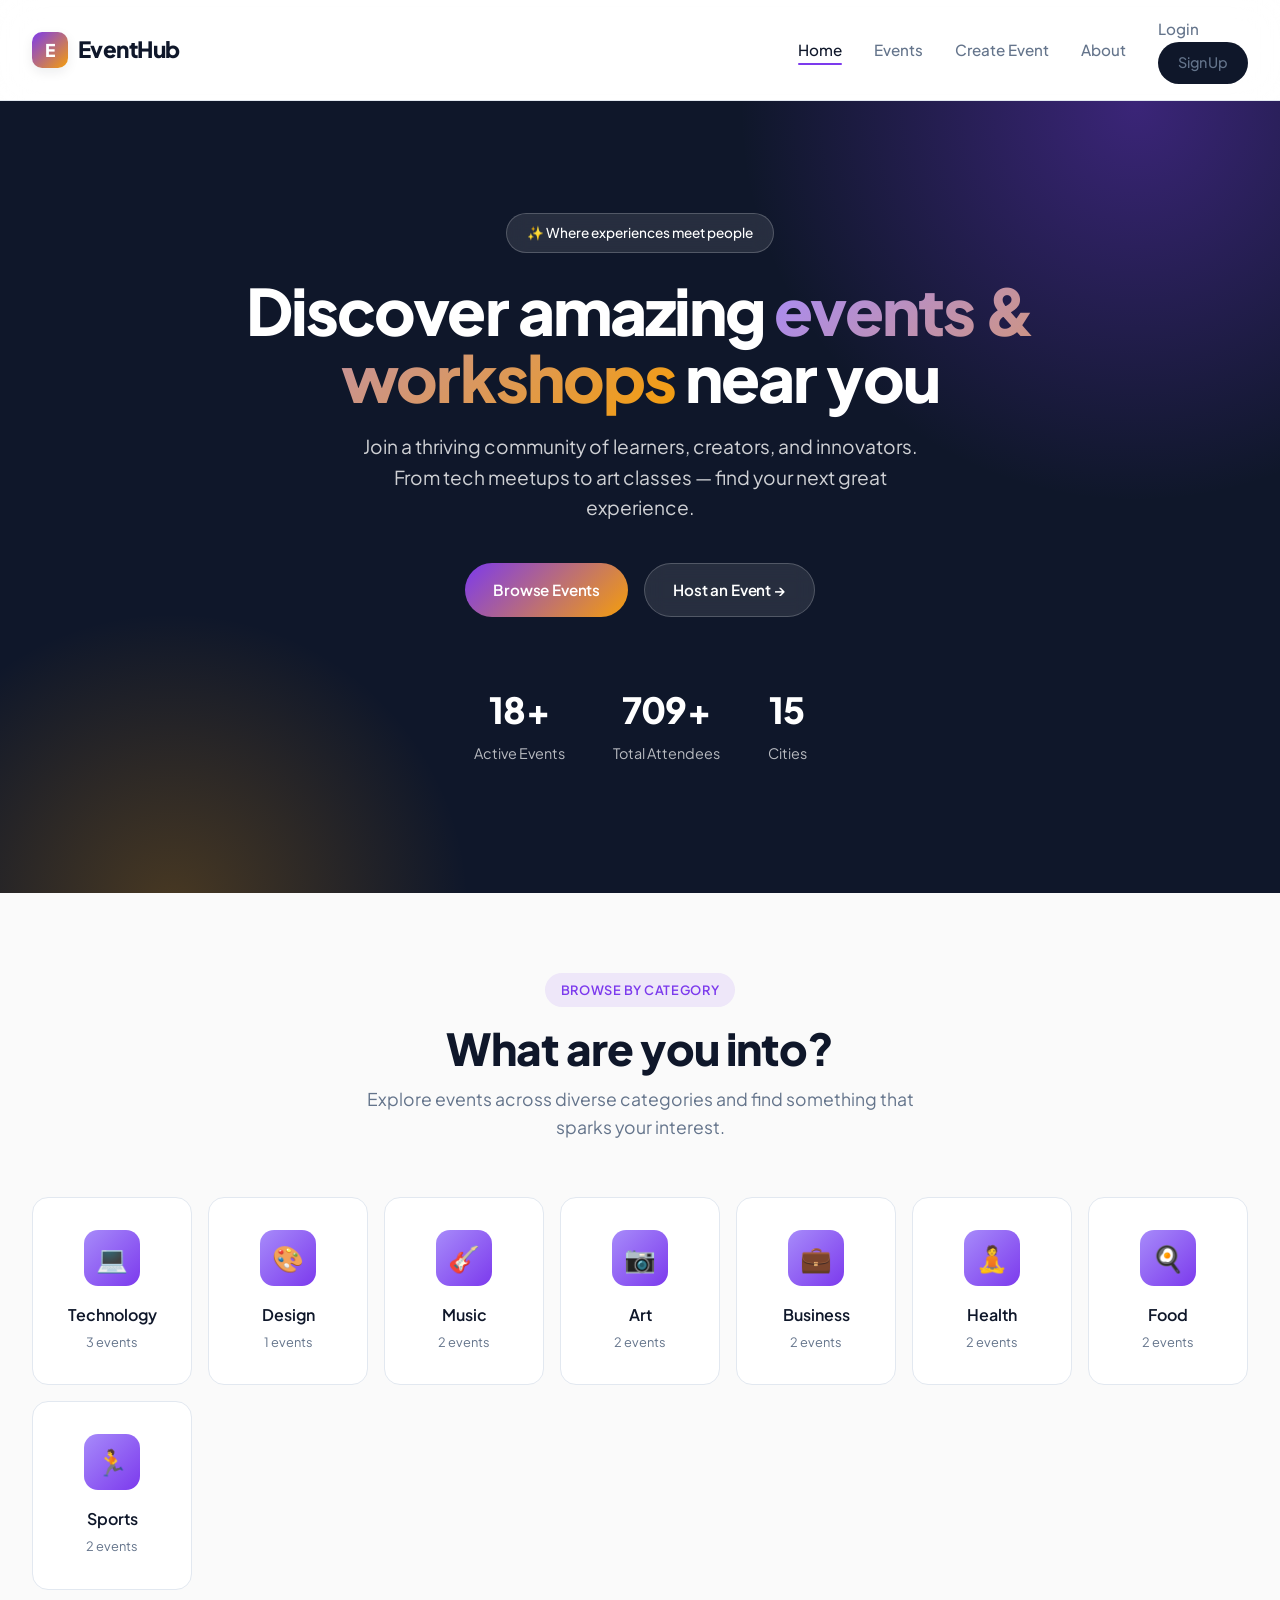
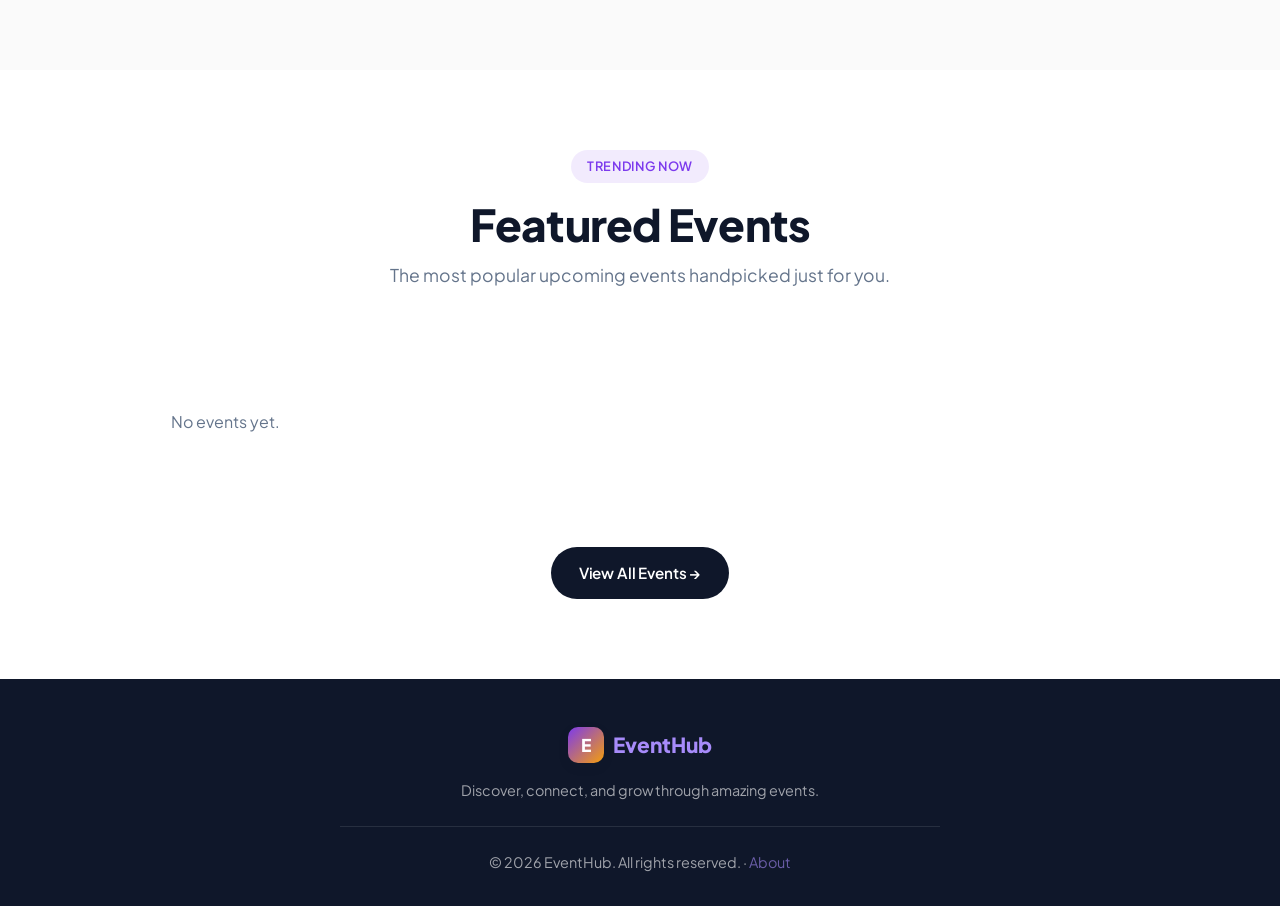
==== index.html @ 5d975cc6 "Initial commit: EventHub platform" ====
<!DOCTYPE html>
<html lang="en">
<head>
  <meta charset="UTF-8">
  <meta name="viewport" content="width=device-width, initial-scale=1.0">
  <title>EventHub — Discover Workshops & Events</title>
  <link rel="stylesheet" href="css/style.css">
</head>
<body>

<nav class="navbar">
  <div class="nav-container">
    <a href="index.html" class="logo">
      <span class="logo-icon">E</span>
      EventHub
    </a>
    <button class="nav-toggle" id="navToggle">☰</button>
    <ul class="nav-links" id="navLinks">
      <li><a href="index.html" class="active">Home</a></li>
      <li><a href="events.html">Events</a></li>
      <li><a href="create-event.html">Create Event</a></li>
      <li><a href="about.html">About</a></li>
      <li id="authLinks"></li>
    </ul>
  </div>
</nav>

<section class="hero">
  <div class="hero-content">
    <div class="hero-badge">✨ Where experiences meet people</div>
    <h1>Discover amazing <span class="highlight">events & workshops</span> near you</h1>
    <p>Join a thriving community of learners, creators, and innovators. From tech meetups to art classes — find your next great experience.</p>
    <div class="hero-buttons">
      <a href="events.html" class="btn btn-accent">Browse Events</a>
      <a href="create-event.html" class="btn btn-secondary">Host an Event →</a>
    </div>

    <div class="hero-stats">
      <div class="hero-stat">
        <div class="hero-stat-num" id="statEvents">18+</div>
        <div class="hero-stat-label">Active Events</div>
      </div>
      <div class="hero-stat">
        <div class="hero-stat-num" id="statAttendees">700+</div>
        <div class="hero-stat-label">Total Attendees</div>
      </div>
      <div class="hero-stat">
        <div class="hero-stat-num" id="statCities">15</div>
        <div class="hero-stat-label">Cities</div>
      </div>
    </div>
  </div>
</section>

<section class="section">
  <div class="container">
    <div class="section-header">
      <div class="section-tag">Browse by category</div>
      <h2 class="section-title">What are you into?</h2>
      <p class="section-subtitle">Explore events across diverse categories and find something that sparks your interest.</p>
    </div>

    <div class="categories">
      <a href="events.html?category=Technology" class="category-card">
        <div class="category-icon">💻</div>
        <h3>Technology</h3>
        <div class="count" data-category-count="Technology">0 events</div>
      </a>
      <a href="events.html?category=Design" class="category-card">
        <div class="category-icon">🎨</div>
        <h3>Design</h3>
        <div class="count" data-category-count="Design">0 events</div>
      </a>
      <a href="events.html?category=Music" class="category-card">
        <div class="category-icon">🎸</div>
        <h3>Music</h3>
        <div class="count" data-category-count="Music">0 events</div>
      </a>
      <a href="events.html?category=Art" class="category-card">
        <div class="category-icon">📷</div>
        <h3>Art</h3>
        <div class="count" data-category-count="Art">0 events</div>
      </a>
      <a href="events.html?category=Business" class="category-card">
        <div class="category-icon">💼</div>
        <h3>Business</h3>
        <div class="count" data-category-count="Business">0 events</div>
      </a>
      <a href="events.html?category=Health" class="category-card">
        <div class="category-icon">🧘</div>
        <h3>Health</h3>
        <div class="count" data-category-count="Health">0 events</div>
      </a>
      <a href="events.html?category=Food" class="category-card">
        <div class="category-icon">🍳</div>
        <h3>Food</h3>
        <div class="count" data-category-count="Food">0 events</div>
      </a>
      <a href="events.html?category=Sports" class="category-card">
        <div class="category-icon">🏃</div>
        <h3>Sports</h3>
        <div class="count" data-category-count="Sports">0 events</div>
      </a>
    </div>
  </div>
</section>

<section class="section" style="background: white;">
  <div class="container">
    <div class="section-header">
      <div class="section-tag">Trending now</div>
      <h2 class="section-title">Featured Events</h2>
      <p class="section-subtitle">The most popular upcoming events handpicked just for you.</p>
    </div>
    <div class="event-grid" id="featuredEvents"></div>
    <div style="text-align: center; margin-top: 3rem;">
      <a href="events.html" class="btn btn-primary">View All Events →</a>
    </div>
  </div>
</section>

<footer class="footer">
  <div class="footer-content">
    <a href="index.html" class="footer-logo">
      <span class="logo-icon">E</span>
      EventHub
    </a>
    <p>Discover, connect, and grow through amazing events.</p>
    <hr class="footer-divider">
    <p>&copy; 2026 EventHub. All rights reserved. · <a href="about.html">About</a></p>
  </div>
</footer>

<script src="js/db.js"></script>
<script src="js/auth.js"></script>
<script src="js/app.js"></script>
</body>
</html>
---- css/style.css ----
/* ============ RESET & ROOT ============ */
@import url('https://fonts.googleapis.com/css2?family=Plus+Jakarta+Sans:wght@400;500;600;700;800&display=swap');

* {
  margin: 0;
  padding: 0;
  box-sizing: border-box;
}

:root {
  --primary: #7c3aed;
  --primary-dark: #5b21b6;
  --primary-light: #a78bfa;
  --accent: #f59e0b;
  --accent-dark: #d97706;
  --dark: #0f172a;
  --dark-2: #1e293b;
  --gray: #64748b;
  --gray-light: #94a3b8;
  --border: #e2e8f0;
  --bg: #fafafa;
  --white: #ffffff;
  --success: #10b981;
  --danger: #ef4444;
  --shadow-sm: 0 1px 2px rgba(15, 23, 42, 0.04);
  --shadow: 0 4px 12px rgba(15, 23, 42, 0.08);
  --shadow-lg: 0 20px 40px rgba(15, 23, 42, 0.12);
  --shadow-xl: 0 25px 60px rgba(124, 58, 237, 0.25);
  --radius-sm: 8px;
  --radius: 16px;
  --radius-lg: 24px;
}

html {
  scroll-behavior: smooth;
}

body {
  font-family: 'Plus Jakarta Sans', -apple-system, BlinkMacSystemFont, sans-serif;
  background: var(--bg);
  color: var(--dark);
  line-height: 1.6;
  min-height: 100vh;
  display: flex;
  flex-direction: column;
  -webkit-font-smoothing: antialiased;
}

/* ============ NAVBAR ============ */
.navbar {
  background: rgba(255, 255, 255, 0.85);
  backdrop-filter: saturate(180%) blur(20px);
  -webkit-backdrop-filter: saturate(180%) blur(20px);
  border-bottom: 1px solid var(--border);
  padding: 1rem 2rem;
  position: sticky;
  top: 0;
  z-index: 100;
}

.nav-container {
  max-width: 1280px;
  margin: 0 auto;
  display: flex;
  justify-content: space-between;
  align-items: center;
}

.logo {
  font-size: 1.4rem;
  font-weight: 800;
  color: var(--dark);
  text-decoration: none;
  display: flex;
  align-items: center;
  gap: 0.6rem;
  letter-spacing: -0.02em;
}

.logo-icon {
  width: 36px;
  height: 36px;
  background: linear-gradient(135deg, var(--primary), var(--accent));
  border-radius: 10px;
  display: flex;
  align-items: center;
  justify-content: center;
  color: white;
  font-size: 1.1rem;
  font-weight: 800;
  box-shadow: var(--shadow);
}

.nav-links {
  list-style: none;
  display: flex;
  gap: 2rem;
  align-items: center;
}

.nav-links a {
  color: var(--gray);
  text-decoration: none;
  font-weight: 500;
  font-size: 0.95rem;
  transition: color 0.2s;
  position: relative;
}

.nav-links a:hover,
.nav-links a.active {
  color: var(--dark);
}

.nav-links a.active::after {
  content: '';
  position: absolute;
  bottom: -6px;
  left: 0;
  right: 0;
  height: 2px;
  background: var(--primary);
  border-radius: 2px;
}

.nav-toggle {
  display: none;
  background: none;
  border: none;
  font-size: 1.5rem;
  cursor: pointer;
  color: var(--dark);
}

/* ============ BUTTONS ============ */
.btn {
  display: inline-flex;
  align-items: center;
  justify-content: center;
  gap: 0.5rem;
  padding: 0.85rem 1.75rem;
  border: none;
  border-radius: 999px;
  font-size: 0.95rem;
  font-weight: 600;
  cursor: pointer;
  text-decoration: none;
  transition: all 0.25s cubic-bezier(0.4, 0, 0.2, 1);
  text-align: center;
  font-family: inherit;
  letter-spacing: -0.01em;
}

.btn-primary {
  background: var(--dark);
  color: var(--white);
}

.btn-primary:hover {
  background: var(--primary);
  transform: translateY(-2px);
  box-shadow: var(--shadow-xl);
}

.btn-secondary {
  background: var(--white);
  color: var(--dark);
  border: 1.5px solid var(--border);
}

.btn-secondary:hover {
  border-color: var(--dark);
  transform: translateY(-2px);
}

.btn-accent {
  background: linear-gradient(135deg, var(--primary), var(--accent));
  color: var(--white);
}

.btn-accent:hover {
  transform: translateY(-2px);
  box-shadow: var(--shadow-xl);
}

.btn-danger {
  background: var(--danger);
  color: var(--white);
}

.btn-danger:hover {
  background: #dc2626;
}

.btn-block {
  width: 100%;
}

.btn:disabled {
  opacity: 0.6;
  cursor: not-allowed;
  transform: none !important;
}

/* ============ HERO ============ */
.hero {
  background: var(--dark);
  color: var(--white);
  padding: 7rem 2rem 8rem;
  position: relative;
  overflow: hidden;
}

.hero::before {
  content: '';
  position: absolute;
  top: -50%;
  right: -20%;
  width: 800px;
  height: 800px;
  background: radial-gradient(circle, var(--primary) 0%, transparent 70%);
  opacity: 0.4;
  pointer-events: none;
}

.hero::after {
  content: '';
  position: absolute;
  bottom: -40%;
  left: -10%;
  width: 600px;
  height: 600px;
  background: radial-gradient(circle, var(--accent) 0%, transparent 70%);
  opacity: 0.25;
  pointer-events: none;
}

.hero-content {
  max-width: 800px;
  margin: 0 auto;
  text-align: center;
  position: relative;
  z-index: 1;
}

.hero-badge {
  display: inline-block;
  padding: 0.5rem 1.25rem;
  background: rgba(255, 255, 255, 0.1);
  border: 1px solid rgba(255, 255, 255, 0.2);
  border-radius: 999px;
  font-size: 0.85rem;
  font-weight: 500;
  margin-bottom: 1.5rem;
  backdrop-filter: blur(10px);
}

.hero h1 {
  font-size: 4rem;
  margin-bottom: 1.25rem;
  font-weight: 800;
  letter-spacing: -0.03em;
  line-height: 1.05;
}

.hero h1 .highlight {
  background: linear-gradient(135deg, var(--primary-light), var(--accent));
  -webkit-background-clip: text;
  -webkit-text-fill-color: transparent;
  background-clip: text;
}

.hero p {
  font-size: 1.2rem;
  margin-bottom: 2.5rem;
  opacity: 0.8;
  max-width: 600px;
  margin-left: auto;
  margin-right: auto;
}

.hero-buttons {
  display: flex;
  gap: 1rem;
  justify-content: center;
  flex-wrap: wrap;
}

.hero .btn-secondary {
  background: rgba(255, 255, 255, 0.1);
  color: var(--white);
  border: 1.5px solid rgba(255, 255, 255, 0.2);
  backdrop-filter: blur(10px);
}

.hero .btn-secondary:hover {
  background: rgba(255, 255, 255, 0.2);
  border-color: rgba(255, 255, 255, 0.4);
}

.hero-stats {
  display: flex;
  justify-content: center;
  gap: 3rem;
  margin-top: 4rem;
  flex-wrap: wrap;
}

.hero-stat {
  text-align: center;
}

.hero-stat-num {
  font-size: 2.25rem;
  font-weight: 800;
  color: var(--white);
  letter-spacing: -0.02em;
}

.hero-stat-label {
  font-size: 0.9rem;
  opacity: 0.7;
  margin-top: 0.25rem;
}

/* ============ SECTIONS ============ */
.section {
  padding: 5rem 2rem;
}

.container {
  max-width: 1280px;
  margin: 0 auto;
}

.section-header {
  text-align: center;
  margin-bottom: 3.5rem;
}

.section-tag {
  display: inline-block;
  padding: 0.4rem 1rem;
  background: rgba(124, 58, 237, 0.1);
  color: var(--primary);
  border-radius: 999px;
  font-size: 0.8rem;
  font-weight: 600;
  text-transform: uppercase;
  letter-spacing: 0.05em;
  margin-bottom: 1rem;
}

.section-title {
  font-size: 2.75rem;
  font-weight: 800;
  color: var(--dark);
  letter-spacing: -0.02em;
  line-height: 1.15;
  margin-bottom: 0.75rem;
}

.section-subtitle {
  color: var(--gray);
  font-size: 1.1rem;
  max-width: 600px;
  margin: 0 auto;
}

/* ============ CATEGORIES ============ */
.categories {
  display: grid;
  grid-template-columns: repeat(auto-fit, minmax(160px, 1fr));
  gap: 1rem;
}

.category-card {
  background: var(--white);
  padding: 2rem 1rem;
  border-radius: var(--radius);
  text-align: center;
  cursor: pointer;
  transition: all 0.3s cubic-bezier(0.4, 0, 0.2, 1);
  text-decoration: none;
  color: var(--dark);
  border: 1.5px solid var(--border);
}

.category-card:hover {
  transform: translateY(-6px);
  border-color: var(--primary);
  box-shadow: var(--shadow-lg);
}

.category-icon {
  width: 56px;
  height: 56px;
  margin: 0 auto 1rem;
  background: linear-gradient(135deg, var(--primary-light), var(--primary));
  border-radius: 14px;
  display: flex;
  align-items: center;
  justify-content: center;
  font-size: 1.6rem;
}

.category-card h3 {
  font-size: 1rem;
  font-weight: 600;
  color: var(--dark);
}

.category-card .count {
  font-size: 0.8rem;
  color: var(--gray);
  margin-top: 0.25rem;
}

/* ============ EVENT GRID ============ */
.event-grid {
  display: grid;
  grid-template-columns: repeat(auto-fill, minmax(320px, 1fr));
  gap: 1.75rem;
}

.event-card {
  background: var(--white);
  border-radius: var(--radius);
  overflow: hidden;
  border: 1px solid var(--border);
  transition: all 0.3s cubic-bezier(0.4, 0, 0.2, 1);
  display: flex;
  flex-direction: column;
}

.event-card:hover {
  transform: translateY(-6px);
  box-shadow: var(--shadow-lg);
  border-color: transparent;
}

.event-image {
  height: 200px;
  display: flex;
  align-items: center;
  justify-content: center;
  font-size: 4rem;
  color: white;
  position: relative;
  overflow: hidden;
}

.event-image::before {
  content: '';
  position: absolute;
  inset: 0;
  background: linear-gradient(135deg, rgba(0,0,0,0) 0%, rgba(0,0,0,0.3) 100%);
}

.event-image > * {
  position: relative;
  z-index: 1;
}

.grad-tech     { background: linear-gradient(135deg, #667eea, #764ba2); }
.grad-design   { background: linear-gradient(135deg, #f093fb, #f5576c); }
.grad-music    { background: linear-gradient(135deg, #fa709a, #fee140); }
.grad-art      { background: linear-gradient(135deg, #30cfd0, #330867); }
.grad-business { background: linear-gradient(135deg, #434343, #000000); }
.grad-health   { background: linear-gradient(135deg, #43e97b, #38f9d7); }
.grad-food     { background: linear-gradient(135deg, #ff9a9e, #fecfef); }
.grad-edu      { background: linear-gradient(135deg, #4facfe, #00f2fe); }
.grad-sports   { background: linear-gradient(135deg, #fddb92, #d1fdff); color: #333 !important; }

.event-badge {
  position: absolute;
  top: 1rem;
  right: 1rem;
  background: rgba(255, 255, 255, 0.95);
  color: var(--dark);
  padding: 0.35rem 0.9rem;
  border-radius: 999px;
  font-size: 0.8rem;
  font-weight: 700;
  z-index: 2;
}

.event-badge.free {
  background: var(--success);
  color: white;
}

.event-body {
  padding: 1.5rem;
  flex: 1;
  display: flex;
  flex-direction: column;
}

.event-category {
  color: var(--primary);
  font-size: 0.8rem;
  font-weight: 700;
  text-transform: uppercase;
  letter-spacing: 0.08em;
  margin-bottom: 0.75rem;
}

.event-title {
  font-size: 1.25rem;
  font-weight: 700;
  margin-bottom: 1rem;
  color: var(--dark);
  line-height: 1.3;
  letter-spacing: -0.01em;
}

.event-meta {
  display: flex;
  flex-direction: column;
  gap: 0.5rem;
  color: var(--gray);
  font-size: 0.9rem;
  margin-bottom: 1.25rem;
}

.event-meta span {
  display: flex;
  align-items: center;
  gap: 0.6rem;
}

.event-card .btn {
  margin-top: auto;
  padding: 0.7rem 1.5rem;
  font-size: 0.9rem;
}

/* ============ FILTER BAR ============ */
.filter-bar {
  background: var(--white);
  padding: 1.25rem;
  border-radius: var(--radius);
  border: 1px solid var(--border);
  margin-bottom: 2.5rem;
  display: grid;
  grid-template-columns: 2fr 1fr 1fr;
  gap: 1rem;
  align-items: end;
}

.filter-group {
  display: flex;
  flex-direction: column;
  gap: 0.4rem;
}

.filter-group label {
  font-size: 0.8rem;
  font-weight: 600;
  color: var(--gray);
  text-transform: uppercase;
  letter-spacing: 0.05em;
}

.filter-group input,
.filter-group select {
  padding: 0.75rem 0.9rem;
  border: 1.5px solid var(--border);
  border-radius: 10px;
  font-size: 0.95rem;
  font-family: inherit;
  background: var(--white);
  transition: border-color 0.2s;
}

.filter-group input:focus,
.filter-group select:focus {
  outline: none;
  border-color: var(--primary);
}

/* ============ FORMS ============ */
.form-container {
  max-width: 480px;
  margin: 4rem auto;
  background: var(--white);
  padding: 3rem;
  border-radius: var(--radius-lg);
  border: 1px solid var(--border);
  box-shadow: var(--shadow);
}

.form-container.wide {
  max-width: 720px;
}

.form-container h2 {
  margin-bottom: 0.5rem;
  text-align: center;
  color: var(--dark);
  font-size: 2rem;
  font-weight: 800;
  letter-spacing: -0.02em;
}

.form-container .form-intro {
  text-align: center;
  color: var(--gray);
  margin-bottom: 2rem;
}

.form-group {
  margin-bottom: 1.25rem;
}

.form-group label {
  display: block;
  margin-bottom: 0.5rem;
  font-weight: 600;
  color: var(--dark);
  font-size: 0.9rem;
}

.form-group input,
.form-group select,
.form-group textarea {
  width: 100%;
  padding: 0.85rem 1rem;
  border: 1.5px solid var(--border);
  border-radius: 10px;
  font-size: 0.95rem;
  font-family: inherit;
  transition: all 0.2s;
}

.form-group input:focus,
.form-group select:focus,
.form-group textarea:focus {
  outline: none;
  border-color: var(--primary);
  box-shadow: 0 0 0 4px rgba(124, 58, 237, 0.1);
}

.form-group textarea {
  resize: vertical;
  min-height: 120px;
}

.form-error {
  color: var(--danger);
  font-size: 0.9rem;
  margin-bottom: 1rem;
  padding: 0.75rem 1rem;
  background: #fef2f2;
  border-radius: 8px;
  display: none;
}

.form-error.show {
  display: block;
}

.form-footer {
  text-align: center;
  margin-top: 1.5rem;
  color: var(--gray);
  font-size: 0.95rem;
}

.form-footer a {
  color: var(--primary);
  font-weight: 600;
  text-decoration: none;
}

.form-footer a:hover {
  text-decoration: underline;
}

.form-row {
  display: grid;
  grid-template-columns: 1fr 1fr;
  gap: 1rem;
}

.demo-creds {
  background: #f8fafc;
  border: 1px dashed var(--border);
  padding: 0.85rem;
  border-radius: 8px;
  font-size: 0.85rem;
  color: var(--gray);
  text-align: center;
  margin-top: 1rem;
}

.demo-creds strong {
  color: var(--dark);
}

/* ============ EVENT DETAIL ============ */
.event-detail {
  max-width: 960px;
  margin: 2rem auto;
}

.event-hero {
  border-radius: var(--radius-lg);
  padding: 4rem 2.5rem;
  margin-bottom: 2rem;
  text-align: center;
  color: white;
  position: relative;
  overflow: hidden;
}

.event-hero::before {
  content: '';
  position: absolute;
  inset: 0;
  background: rgba(0, 0, 0, 0.1);
}

.event-hero > * {
  position: relative;
}

.event-hero h1 {
  font-size: 2.75rem;
  font-weight: 800;
  margin-bottom: 1.25rem;
  letter-spacing: -0.02em;
  line-height: 1.15;
}

.event-hero-icon {
  font-size: 5rem;
  margin-bottom: 1.5rem;
}

.event-hero-meta {
  display: flex;
  justify-content: center;
  gap: 2rem;
  flex-wrap: wrap;
  font-size: 1rem;
  font-weight: 500;
}

.event-hero-meta span {
  display: flex;
  align-items: center;
  gap: 0.5rem;
}

.event-content {
  background: var(--white);
  padding: 2.5rem;
  border-radius: var(--radius-lg);
  border: 1px solid var(--border);
}

.event-content h2 {
  margin-bottom: 1rem;
  color: var(--dark);
  font-size: 1.5rem;
  font-weight: 700;
  letter-spacing: -0.01em;
}

.event-content p {
  color: var(--gray);
  margin-bottom: 1.5rem;
  line-height: 1.8;
  font-size: 1rem;
}

.countdown {
  background: linear-gradient(135deg, #f8fafc, #f1f5f9);
  padding: 2rem;
  border-radius: var(--radius);
  margin: 2rem 0;
  text-align: center;
  border: 1px solid var(--border);
}

.countdown-title {
  color: var(--gray);
  margin-bottom: 1.25rem;
  font-size: 0.8rem;
  text-transform: uppercase;
  letter-spacing: 0.1em;
  font-weight: 600;
}

.countdown-grid {
  display: grid;
  grid-template-columns: repeat(4, 1fr);
  gap: 0.75rem;
}

.countdown-box {
  background: var(--white);
  padding: 1.25rem 0.5rem;
  border-radius: 12px;
  border: 1px solid var(--border);
}

.countdown-box .num {
  font-size: 2.25rem;
  font-weight: 800;
  color: var(--dark);
  display: block;
  letter-spacing: -0.02em;
}

.countdown-box .label {
  font-size: 0.75rem;
  color: var(--gray);
  text-transform: uppercase;
  letter-spacing: 0.1em;
  font-weight: 600;
}

.capacity-bar {
  background: var(--border);
  height: 8px;
  border-radius: 999px;
  overflow: hidden;
  margin: 0.75rem 0;
}

.capacity-fill {
  height: 100%;
  background: linear-gradient(90deg, var(--primary), var(--accent));
  transition: width 0.6s cubic-bezier(0.4, 0, 0.2, 1);
  border-radius: 999px;
}

/* ============ PROFILE ============ */
.profile-header {
  background: var(--dark);
  color: white;
  padding: 3.5rem 2rem;
  border-radius: var(--radius-lg);
  margin-bottom: 2.5rem;
  text-align: center;
  position: relative;
  overflow: hidden;
}

.profile-header::before {
  content: '';
  position: absolute;
  top: -40%;
  left: 40%;
  width: 500px;
  height: 500px;
  background: radial-gradient(circle, var(--primary) 0%, transparent 70%);
  opacity: 0.5;
}

.profile-header > * {
  position: relative;
}

.avatar {
  width: 90px;
  height: 90px;
  border-radius: 50%;
  background: linear-gradient(135deg, var(--primary), var(--accent));
  color: white;
  font-size: 2.25rem;
  font-weight: 800;
  display: flex;
  align-items: center;
  justify-content: center;
  margin: 0 auto 1rem;
  box-shadow: var(--shadow-xl);
}

.profile-header h1 {
  font-size: 2rem;
  font-weight: 800;
  letter-spacing: -0.02em;
}

.profile-header p {
  opacity: 0.7;
  margin-top: 0.25rem;
}

.profile-role {
  display: inline-block;
  padding: 0.35rem 1rem;
  background: rgba(255, 255, 255, 0.1);
  border: 1px solid rgba(255, 255, 255, 0.2);
  border-radius: 999px;
  font-size: 0.85rem;
  margin-top: 1rem;
  backdrop-filter: blur(10px);
}

.profile-tabs {
  display: flex;
  gap: 0.5rem;
  background: var(--white);
  padding: 0.4rem;
  border-radius: 999px;
  border: 1px solid var(--border);
  margin-bottom: 2rem;
  width: fit-content;
  margin: 0 auto 2.5rem;
}

.tab {
  padding: 0.7rem 1.5rem;
  background: none;
  border: none;
  cursor: pointer;
  font-size: 0.9rem;
  font-weight: 600;
  color: var(--gray);
  border-radius: 999px;
  font-family: inherit;
  transition: all 0.2s;
}

.tab.active {
  color: var(--white);
  background: var(--dark);
}

/* ============ MODAL ============ */
.modal-overlay {
  position: fixed;
  top: 0;
  left: 0;
  width: 100%;
  height: 100%;
  background: rgba(15, 23, 42, 0.6);
  backdrop-filter: blur(4px);
  display: none;
  align-items: center;
  justify-content: center;
  z-index: 1000;
  padding: 1rem;
}

.modal-overlay.show {
  display: flex;
  animation: fadeIn 0.2s;
}

.modal {
  background: var(--white);
  padding: 2.5rem 2rem;
  border-radius: var(--radius-lg);
  max-width: 420px;
  width: 100%;
  text-align: center;
  animation: slideIn 0.3s cubic-bezier(0.4, 0, 0.2, 1);
  box-shadow: var(--shadow-xl);
}

@keyframes fadeIn {
  from { opacity: 0; }
  to { opacity: 1; }
}

@keyframes slideIn {
  from { transform: translateY(-30px) scale(0.95); opacity: 0; }
  to { transform: translateY(0) scale(1); opacity: 1; }
}

.modal-icon {
  width: 72px;
  height: 72px;
  background: linear-gradient(135deg, var(--primary), var(--accent));
  border-radius: 50%;
  display: flex;
  align-items: center;
  justify-content: center;
  font-size: 2.5rem;
  margin: 0 auto 1.25rem;
}

.modal h3 {
  margin-bottom: 0.5rem;
  color: var(--dark);
  font-size: 1.5rem;
  font-weight: 800;
}

.modal p {
  color: var(--gray);
  margin-bottom: 1.75rem;
}

/* ============ EMPTY STATE ============ */
.empty-state {
  text-align: center;
  padding: 4rem 1rem;
  color: var(--gray);
}

.empty-state .icon {
  font-size: 4rem;
  margin-bottom: 1rem;
  opacity: 0.4;
}

.empty-state h3 {
  color: var(--dark);
  margin-bottom: 0.5rem;
  font-weight: 700;
}

/* ============ ABOUT PAGE ============ */
.about-grid {
  display: grid;
  grid-template-columns: repeat(auto-fit, minmax(260px, 1fr));
  gap: 1.5rem;
}

.feature-card {
  background: var(--white);
  padding: 2rem;
  border-radius: var(--radius);
  border: 1px solid var(--border);
  transition: all 0.3s;
}

.feature-card:hover {
  transform: translateY(-4px);
  border-color: var(--primary);
  box-shadow: var(--shadow-lg);
}

.feature-icon {
  width: 56px;
  height: 56px;
  background: linear-gradient(135deg, var(--primary), var(--accent));
  border-radius: 14px;
  display: flex;
  align-items: center;
  justify-content: center;
  font-size: 1.6rem;
  margin-bottom: 1.25rem;
}

.feature-card h3 {
  margin-bottom: 0.5rem;
  color: var(--dark);
  font-size: 1.15rem;
  font-weight: 700;
}

.feature-card p {
  color: var(--gray);
  font-size: 0.95rem;
  line-height: 1.7;
}

/* ============ FOOTER ============ */
.footer {
  background: var(--dark);
  color: var(--white);
  padding: 3rem 2rem 2rem;
  text-align: center;
  margin-top: auto;
}

.footer-content {
  max-width: 1280px;
  margin: 0 auto;
}

.footer-logo {
  display: inline-flex;
  align-items: center;
  gap: 0.6rem;
  font-size: 1.3rem;
  font-weight: 800;
  color: white;
  margin-bottom: 1rem;
  text-decoration: none;
}

.footer p {
  opacity: 0.6;
  font-size: 0.9rem;
}

.footer a {
  color: var(--primary-light);
  text-decoration: none;
}

.footer-divider {
  max-width: 600px;
  margin: 1.5rem auto;
  border: 0;
  border-top: 1px solid rgba(255, 255, 255, 0.1);
}

/* ============ RESPONSIVE ============ */
@media (max-width: 768px) {
  .nav-toggle {
    display: block;
  }

  .nav-links {
    display: none;
    position: absolute;
    top: 100%;
    left: 0;
    right: 0;
    background: var(--white);
    flex-direction: column;
    padding: 1rem;
    border-top: 1px solid var(--border);
    gap: 0.5rem;
  }

  .nav-links.show {
    display: flex;
  }

  .hero {
    padding: 4rem 1.5rem 5rem;
  }

  .hero h1 {
    font-size: 2.5rem;
  }

  .hero p {
    font-size: 1rem;
  }

  .hero-stats {
    gap: 2rem;
    margin-top: 3rem;
  }

  .hero-stat-num {
    font-size: 1.75rem;
  }

  .section-title {
    font-size: 2rem;
  }

  .filter-bar {
    grid-template-columns: 1fr;
  }

  .form-row {
    grid-template-columns: 1fr;
  }

  .countdown-grid {
    grid-template-columns: repeat(2, 1fr);
  }

  .section {
    padding: 3.5rem 1.25rem;
  }

  .event-hero {
    padding: 3rem 1.5rem;
  }

  .event-hero h1 {
    font-size: 2rem;
  }

  .event-content {
    padding: 1.75rem;
  }

  .form-container {
    padding: 2rem 1.5rem;
  }
}
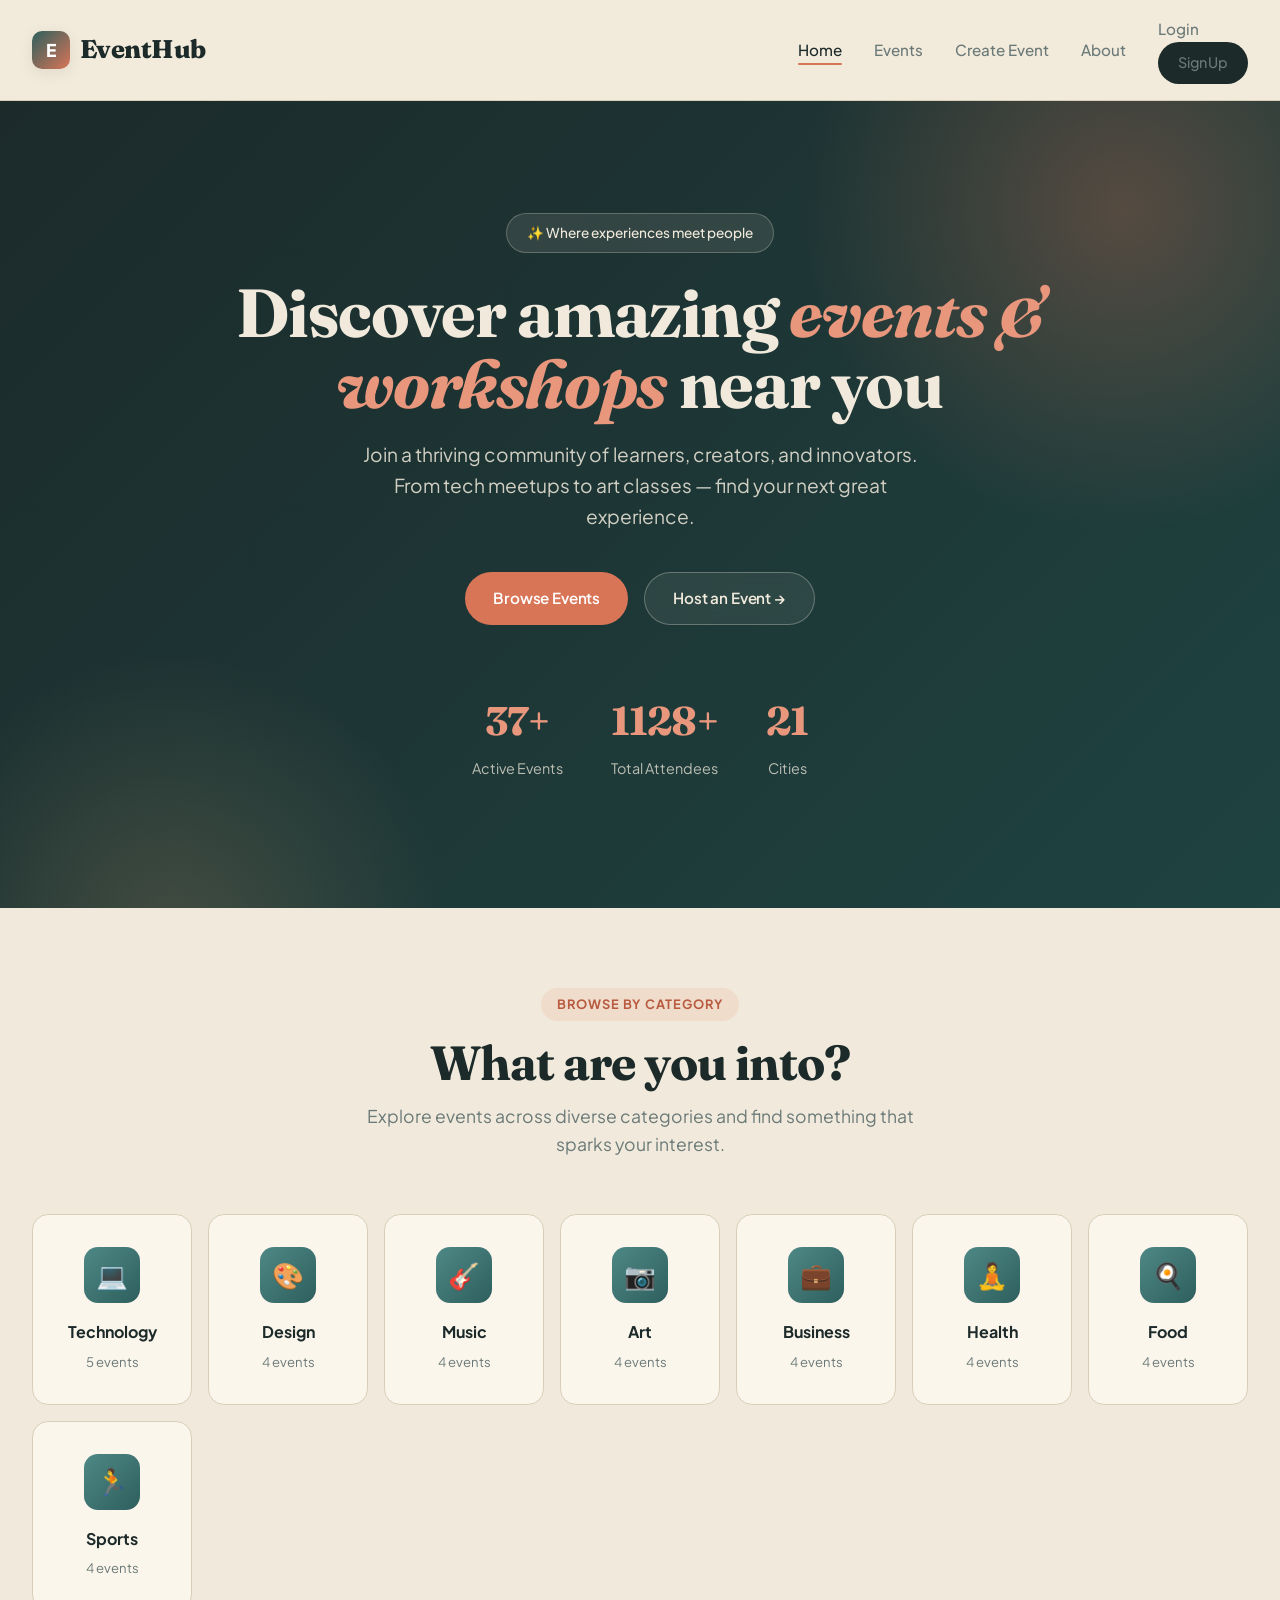
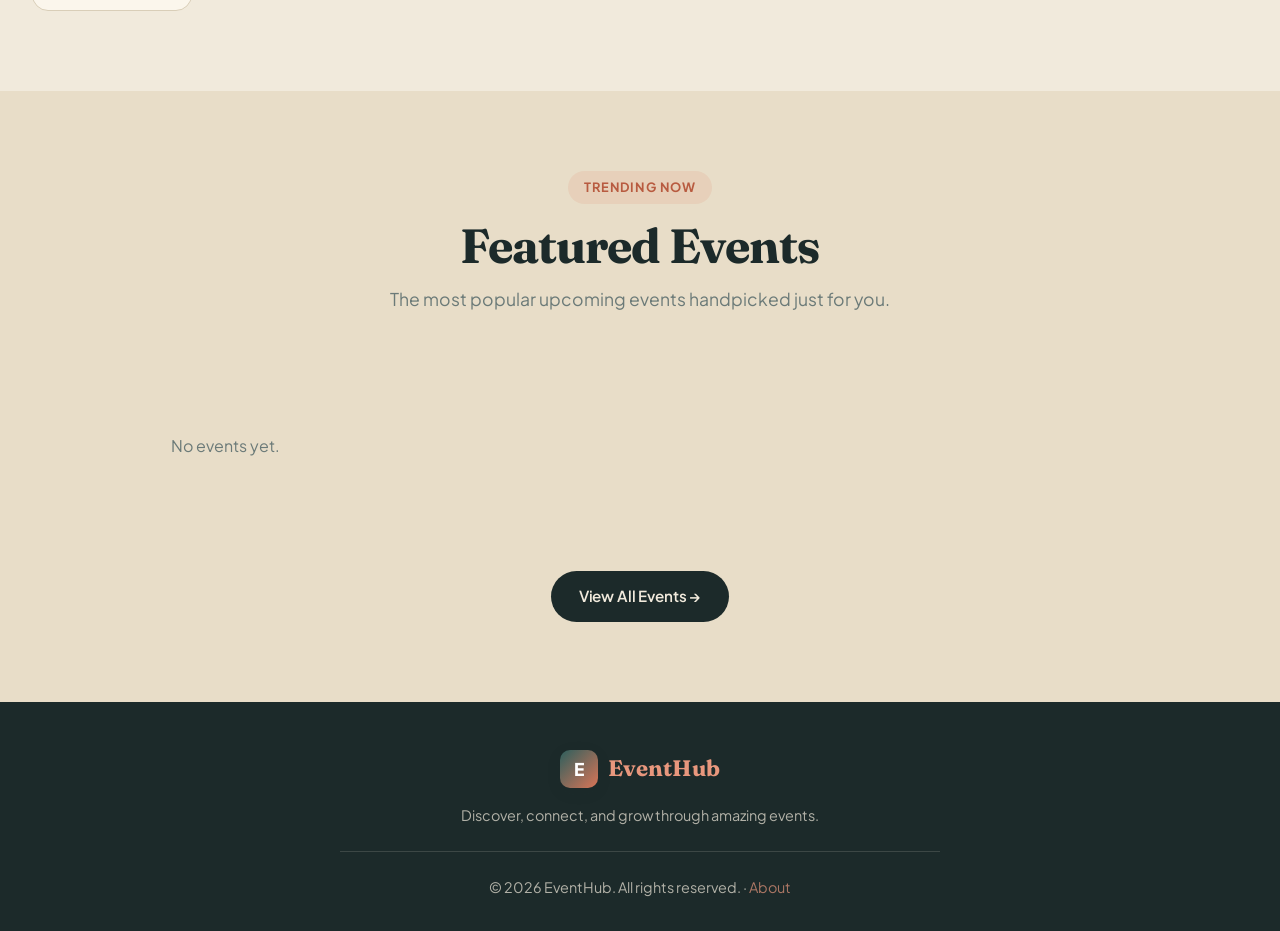
==== commit 52cac82c: "Redesign with warm earthy palette, expand events to 37 total (4+ per category)" ====
--- a/index.html
+++ b/index.html
@@ -105,7 +105,7 @@
   </div>
 </section>
 
-<section class="section" style="background: white;">
+<section class="section section-alt">
   <div class="container">
     <div class="section-header">
       <div class="section-tag">Trending now</div>
--- a/css/style.css
+++ b/css/style.css
@@ -1,5 +1,5 @@
 /* ============ RESET & ROOT ============ */
-@import url('https://fonts.googleapis.com/css2?family=Plus+Jakarta+Sans:wght@400;500;600;700;800&display=swap');
+@import url('https://fonts.googleapis.com/css2?family=Plus+Jakarta+Sans:wght@400;500;600;700;800&family=Fraunces:opsz,wght@9..144,600;9..144,700;9..144,800&display=swap');
 
 * {
   margin: 0;
@@ -8,24 +8,37 @@
 }
 
 :root {
-  --primary: #7c3aed;
-  --primary-dark: #5b21b6;
-  --primary-light: #a78bfa;
-  --accent: #f59e0b;
-  --accent-dark: #d97706;
-  --dark: #0f172a;
-  --dark-2: #1e293b;
-  --gray: #64748b;
-  --gray-light: #94a3b8;
-  --border: #e2e8f0;
-  --bg: #fafafa;
-  --white: #ffffff;
-  --success: #10b981;
-  --danger: #ef4444;
-  --shadow-sm: 0 1px 2px rgba(15, 23, 42, 0.04);
-  --shadow: 0 4px 12px rgba(15, 23, 42, 0.08);
-  --shadow-lg: 0 20px 40px rgba(15, 23, 42, 0.12);
-  --shadow-xl: 0 25px 60px rgba(124, 58, 237, 0.25);
+  /* Warm earthy palette */
+  --bg: #F1EADC;              /* warm cream background */
+  --bg-alt: #E8DDC8;           /* darker cream for alt sections */
+  --surface: #FBF6EC;          /* slightly off-white for cards */
+  --surface-raised: #FFFFFF;   /* pure white, used sparingly */
+
+  --dark: #1C2A2A;             /* deep charcoal-green for text */
+  --dark-2: #2C3E3D;
+  --gray: #6B7A78;
+  --gray-light: #9AA8A6;
+  --border: #D9CEB8;           /* subtle warm border */
+  --border-light: #E6DCC7;
+
+  --primary: #2D5F5D;          /* deep teal */
+  --primary-dark: #1E4341;
+  --primary-light: #4F8885;
+
+  --accent: #D97557;           /* terracotta */
+  --accent-dark: #B85B40;
+  --accent-light: #E8977D;
+
+  --gold: #D4A574;             /* mustard/gold */
+
+  --success: #5C9A5C;
+  --danger: #C84B4B;
+
+  --shadow-sm: 0 1px 2px rgba(28, 42, 42, 0.05);
+  --shadow: 0 4px 16px rgba(28, 42, 42, 0.08);
+  --shadow-lg: 0 20px 50px rgba(28, 42, 42, 0.15);
+  --shadow-xl: 0 30px 70px rgba(217, 117, 87, 0.25);
+
   --radius-sm: 8px;
   --radius: 16px;
   --radius-lg: 24px;
@@ -48,7 +61,7 @@
 
 /* ============ NAVBAR ============ */
 .navbar {
-  background: rgba(255, 255, 255, 0.85);
+  background: rgba(241, 234, 220, 0.85);
   backdrop-filter: saturate(180%) blur(20px);
   -webkit-backdrop-filter: saturate(180%) blur(20px);
   border-bottom: 1px solid var(--border);
@@ -67,7 +80,8 @@
 }
 
 .logo {
-  font-size: 1.4rem;
+  font-family: 'Fraunces', serif;
+  font-size: 1.6rem;
   font-weight: 800;
   color: var(--dark);
   text-decoration: none;
@@ -78,8 +92,8 @@
 }
 
 .logo-icon {
-  width: 36px;
-  height: 36px;
+  width: 38px;
+  height: 38px;
   background: linear-gradient(135deg, var(--primary), var(--accent));
   border-radius: 10px;
   display: flex;
@@ -88,6 +102,7 @@
   color: white;
   font-size: 1.1rem;
   font-weight: 800;
+  font-family: 'Plus Jakarta Sans', sans-serif;
   box-shadow: var(--shadow);
 }
 
@@ -119,7 +134,7 @@
   left: 0;
   right: 0;
   height: 2px;
-  background: var(--primary);
+  background: var(--accent);
   border-radius: 2px;
 }
 
@@ -153,32 +168,34 @@
 
 .btn-primary {
   background: var(--dark);
-  color: var(--white);
+  color: #F1EADC;
 }
 
 .btn-primary:hover {
   background: var(--primary);
   transform: translateY(-2px);
-  box-shadow: var(--shadow-xl);
+  box-shadow: var(--shadow-lg);
 }
 
 .btn-secondary {
-  background: var(--white);
-  color: var(--dark);
-  border: 1.5px solid var(--border);
+  background: transparent;
+  color: var(--dark);
+  border: 1.5px solid var(--dark);
 }
 
 .btn-secondary:hover {
-  border-color: var(--dark);
+  background: var(--dark);
+  color: var(--bg);
   transform: translateY(-2px);
 }
 
 .btn-accent {
-  background: linear-gradient(135deg, var(--primary), var(--accent));
-  color: var(--white);
+  background: var(--accent);
+  color: white;
 }
 
 .btn-accent:hover {
+  background: var(--accent-dark);
   transform: translateY(-2px);
   box-shadow: var(--shadow-xl);
 }
@@ -189,7 +206,7 @@
 }
 
 .btn-danger:hover {
-  background: #dc2626;
+  background: #a83d3d;
 }
 
 .btn-block {
@@ -197,15 +214,15 @@
 }
 
 .btn:disabled {
-  opacity: 0.6;
+  opacity: 0.55;
   cursor: not-allowed;
   transform: none !important;
 }
 
 /* ============ HERO ============ */
 .hero {
-  background: var(--dark);
-  color: var(--white);
+  background: linear-gradient(135deg, var(--dark) 0%, var(--primary-dark) 100%);
+  color: var(--bg);
   padding: 7rem 2rem 8rem;
   position: relative;
   overflow: hidden;
@@ -214,12 +231,12 @@
 .hero::before {
   content: '';
   position: absolute;
-  top: -50%;
-  right: -20%;
-  width: 800px;
-  height: 800px;
-  background: radial-gradient(circle, var(--primary) 0%, transparent 70%);
-  opacity: 0.4;
+  top: -30%;
+  right: -15%;
+  width: 700px;
+  height: 700px;
+  background: radial-gradient(circle, var(--accent) 0%, transparent 65%);
+  opacity: 0.3;
   pointer-events: none;
 }
 
@@ -230,13 +247,13 @@
   left: -10%;
   width: 600px;
   height: 600px;
-  background: radial-gradient(circle, var(--accent) 0%, transparent 70%);
-  opacity: 0.25;
+  background: radial-gradient(circle, var(--gold) 0%, transparent 65%);
+  opacity: 0.2;
   pointer-events: none;
 }
 
 .hero-content {
-  max-width: 800px;
+  max-width: 820px;
   margin: 0 auto;
   text-align: center;
   position: relative;
@@ -246,34 +263,34 @@
 .hero-badge {
   display: inline-block;
   padding: 0.5rem 1.25rem;
-  background: rgba(255, 255, 255, 0.1);
-  border: 1px solid rgba(255, 255, 255, 0.2);
+  background: rgba(241, 234, 220, 0.1);
+  border: 1px solid rgba(241, 234, 220, 0.25);
   border-radius: 999px;
   font-size: 0.85rem;
   font-weight: 500;
   margin-bottom: 1.5rem;
   backdrop-filter: blur(10px);
+  color: var(--bg);
 }
 
 .hero h1 {
-  font-size: 4rem;
+  font-family: 'Fraunces', serif;
+  font-size: 4.25rem;
   margin-bottom: 1.25rem;
-  font-weight: 800;
-  letter-spacing: -0.03em;
+  font-weight: 700;
+  letter-spacing: -0.02em;
   line-height: 1.05;
 }
 
 .hero h1 .highlight {
-  background: linear-gradient(135deg, var(--primary-light), var(--accent));
-  -webkit-background-clip: text;
-  -webkit-text-fill-color: transparent;
-  background-clip: text;
+  color: var(--accent-light);
+  font-style: italic;
 }
 
 .hero p {
   font-size: 1.2rem;
   margin-bottom: 2.5rem;
-  opacity: 0.8;
+  opacity: 0.85;
   max-width: 600px;
   margin-left: auto;
   margin-right: auto;
@@ -286,16 +303,26 @@
   flex-wrap: wrap;
 }
 
+.hero .btn-primary {
+  background: var(--accent);
+  color: white;
+}
+
+.hero .btn-primary:hover {
+  background: var(--accent-dark);
+}
+
 .hero .btn-secondary {
-  background: rgba(255, 255, 255, 0.1);
-  color: var(--white);
-  border: 1.5px solid rgba(255, 255, 255, 0.2);
+  background: rgba(241, 234, 220, 0.08);
+  color: var(--bg);
+  border: 1.5px solid rgba(241, 234, 220, 0.3);
   backdrop-filter: blur(10px);
 }
 
 .hero .btn-secondary:hover {
-  background: rgba(255, 255, 255, 0.2);
-  border-color: rgba(255, 255, 255, 0.4);
+  background: rgba(241, 234, 220, 0.15);
+  border-color: rgba(241, 234, 220, 0.5);
+  color: var(--bg);
 }
 
 .hero-stats {
@@ -311,15 +338,16 @@
 }
 
 .hero-stat-num {
-  font-size: 2.25rem;
-  font-weight: 800;
-  color: var(--white);
+  font-family: 'Fraunces', serif;
+  font-size: 2.5rem;
+  font-weight: 700;
+  color: var(--accent-light);
   letter-spacing: -0.02em;
 }
 
 .hero-stat-label {
   font-size: 0.9rem;
-  opacity: 0.7;
+  opacity: 0.75;
   margin-top: 0.25rem;
 }
 
@@ -328,6 +356,10 @@
   padding: 5rem 2rem;
 }
 
+.section-alt {
+  background: var(--bg-alt);
+}
+
 .container {
   max-width: 1280px;
   margin: 0 auto;
@@ -341,22 +373,23 @@
 .section-tag {
   display: inline-block;
   padding: 0.4rem 1rem;
-  background: rgba(124, 58, 237, 0.1);
-  color: var(--primary);
+  background: rgba(217, 117, 87, 0.12);
+  color: var(--accent-dark);
   border-radius: 999px;
   font-size: 0.8rem;
-  font-weight: 600;
+  font-weight: 700;
   text-transform: uppercase;
-  letter-spacing: 0.05em;
+  letter-spacing: 0.08em;
   margin-bottom: 1rem;
 }
 
 .section-title {
-  font-size: 2.75rem;
-  font-weight: 800;
+  font-family: 'Fraunces', serif;
+  font-size: 3rem;
+  font-weight: 700;
   color: var(--dark);
   letter-spacing: -0.02em;
-  line-height: 1.15;
+  line-height: 1.1;
   margin-bottom: 0.75rem;
 }
 
@@ -375,7 +408,7 @@
 }
 
 .category-card {
-  background: var(--white);
+  background: var(--surface);
   padding: 2rem 1rem;
   border-radius: var(--radius);
   text-align: center;
@@ -388,7 +421,7 @@
 
 .category-card:hover {
   transform: translateY(-6px);
-  border-color: var(--primary);
+  border-color: var(--accent);
   box-shadow: var(--shadow-lg);
 }
 
@@ -406,14 +439,14 @@
 
 .category-card h3 {
   font-size: 1rem;
-  font-weight: 600;
+  font-weight: 700;
   color: var(--dark);
 }
 
 .category-card .count {
-  font-size: 0.8rem;
-  color: var(--gray);
-  margin-top: 0.25rem;
+  font-size: 0.82rem;
+  color: var(--gray);
+  margin-top: 0.35rem;
 }
 
 /* ============ EVENT GRID ============ */
@@ -424,7 +457,7 @@
 }
 
 .event-card {
-  background: var(--white);
+  background: var(--surface);
   border-radius: var(--radius);
   overflow: hidden;
   border: 1px solid var(--border);
@@ -436,7 +469,7 @@
 .event-card:hover {
   transform: translateY(-6px);
   box-shadow: var(--shadow-lg);
-  border-color: transparent;
+  border-color: var(--accent);
 }
 
 .event-image {
@@ -454,7 +487,7 @@
   content: '';
   position: absolute;
   inset: 0;
-  background: linear-gradient(135deg, rgba(0,0,0,0) 0%, rgba(0,0,0,0.3) 100%);
+  background: linear-gradient(135deg, rgba(0,0,0,0) 0%, rgba(0,0,0,0.25) 100%);
 }
 
 .event-image > * {
@@ -462,21 +495,22 @@
   z-index: 1;
 }
 
-.grad-tech     { background: linear-gradient(135deg, #667eea, #764ba2); }
-.grad-design   { background: linear-gradient(135deg, #f093fb, #f5576c); }
-.grad-music    { background: linear-gradient(135deg, #fa709a, #fee140); }
-.grad-art      { background: linear-gradient(135deg, #30cfd0, #330867); }
-.grad-business { background: linear-gradient(135deg, #434343, #000000); }
-.grad-health   { background: linear-gradient(135deg, #43e97b, #38f9d7); }
-.grad-food     { background: linear-gradient(135deg, #ff9a9e, #fecfef); }
-.grad-edu      { background: linear-gradient(135deg, #4facfe, #00f2fe); }
-.grad-sports   { background: linear-gradient(135deg, #fddb92, #d1fdff); color: #333 !important; }
+/* Earthy gradient variants per category */
+.grad-tech     { background: linear-gradient(135deg, #2D5F5D, #1E4341); }
+.grad-design   { background: linear-gradient(135deg, #D97557, #B85B40); }
+.grad-music    { background: linear-gradient(135deg, #6B4C8A, #4A2F5F); }
+.grad-art      { background: linear-gradient(135deg, #C97B63, #8B4E3A); }
+.grad-business { background: linear-gradient(135deg, #3D4E4B, #1C2A2A); }
+.grad-health   { background: linear-gradient(135deg, #5C9A5C, #3D6F3D); }
+.grad-food     { background: linear-gradient(135deg, #D4A574, #A87E52); }
+.grad-edu      { background: linear-gradient(135deg, #4A7C9D, #2F5876); }
+.grad-sports   { background: linear-gradient(135deg, #C9986B, #8B6744); }
 
 .event-badge {
   position: absolute;
   top: 1rem;
   right: 1rem;
-  background: rgba(255, 255, 255, 0.95);
+  background: var(--surface);
   color: var(--dark);
   padding: 0.35rem 0.9rem;
   border-radius: 999px;
@@ -498,20 +532,21 @@
 }
 
 .event-category {
-  color: var(--primary);
-  font-size: 0.8rem;
+  color: var(--accent-dark);
+  font-size: 0.78rem;
   font-weight: 700;
   text-transform: uppercase;
-  letter-spacing: 0.08em;
+  letter-spacing: 0.1em;
   margin-bottom: 0.75rem;
 }
 
 .event-title {
-  font-size: 1.25rem;
+  font-family: 'Fraunces', serif;
+  font-size: 1.35rem;
   font-weight: 700;
   margin-bottom: 1rem;
   color: var(--dark);
-  line-height: 1.3;
+  line-height: 1.25;
   letter-spacing: -0.01em;
 }
 
@@ -538,7 +573,7 @@
 
 /* ============ FILTER BAR ============ */
 .filter-bar {
-  background: var(--white);
+  background: var(--surface);
   padding: 1.25rem;
   border-radius: var(--radius);
   border: 1px solid var(--border);
@@ -557,10 +592,10 @@
 
 .filter-group label {
   font-size: 0.8rem;
-  font-weight: 600;
+  font-weight: 700;
   color: var(--gray);
   text-transform: uppercase;
-  letter-spacing: 0.05em;
+  letter-spacing: 0.08em;
 }
 
 .filter-group input,
@@ -570,21 +605,22 @@
   border-radius: 10px;
   font-size: 0.95rem;
   font-family: inherit;
-  background: var(--white);
+  background: var(--bg);
+  color: var(--dark);
   transition: border-color 0.2s;
 }
 
 .filter-group input:focus,
 .filter-group select:focus {
   outline: none;
-  border-color: var(--primary);
+  border-color: var(--accent);
 }
 
 /* ============ FORMS ============ */
 .form-container {
   max-width: 480px;
   margin: 4rem auto;
-  background: var(--white);
+  background: var(--surface);
   padding: 3rem;
   border-radius: var(--radius-lg);
   border: 1px solid var(--border);
@@ -596,11 +632,12 @@
 }
 
 .form-container h2 {
+  font-family: 'Fraunces', serif;
   margin-bottom: 0.5rem;
   text-align: center;
   color: var(--dark);
-  font-size: 2rem;
-  font-weight: 800;
+  font-size: 2.25rem;
+  font-weight: 700;
   letter-spacing: -0.02em;
 }
 
@@ -631,6 +668,8 @@
   border-radius: 10px;
   font-size: 0.95rem;
   font-family: inherit;
+  background: var(--bg);
+  color: var(--dark);
   transition: all 0.2s;
 }
 
@@ -638,8 +677,8 @@
 .form-group select:focus,
 .form-group textarea:focus {
   outline: none;
-  border-color: var(--primary);
-  box-shadow: 0 0 0 4px rgba(124, 58, 237, 0.1);
+  border-color: var(--accent);
+  box-shadow: 0 0 0 4px rgba(217, 117, 87, 0.12);
 }
 
 .form-group textarea {
@@ -652,7 +691,8 @@
   font-size: 0.9rem;
   margin-bottom: 1rem;
   padding: 0.75rem 1rem;
-  background: #fef2f2;
+  background: #FBEAEA;
+  border: 1px solid #F2C7C7;
   border-radius: 8px;
   display: none;
 }
@@ -669,7 +709,7 @@
 }
 
 .form-footer a {
-  color: var(--primary);
+  color: var(--accent-dark);
   font-weight: 600;
   text-decoration: none;
 }
@@ -685,7 +725,7 @@
 }
 
 .demo-creds {
-  background: #f8fafc;
+  background: var(--bg-alt);
   border: 1px dashed var(--border);
   padding: 0.85rem;
   border-radius: 8px;
@@ -727,8 +767,9 @@
 }
 
 .event-hero h1 {
-  font-size: 2.75rem;
-  font-weight: 800;
+  font-family: 'Fraunces', serif;
+  font-size: 3rem;
+  font-weight: 700;
   margin-bottom: 1.25rem;
   letter-spacing: -0.02em;
   line-height: 1.15;
@@ -755,16 +796,17 @@
 }
 
 .event-content {
-  background: var(--white);
+  background: var(--surface);
   padding: 2.5rem;
   border-radius: var(--radius-lg);
   border: 1px solid var(--border);
 }
 
 .event-content h2 {
+  font-family: 'Fraunces', serif;
   margin-bottom: 1rem;
   color: var(--dark);
-  font-size: 1.5rem;
+  font-size: 1.65rem;
   font-weight: 700;
   letter-spacing: -0.01em;
 }
@@ -777,7 +819,7 @@
 }
 
 .countdown {
-  background: linear-gradient(135deg, #f8fafc, #f1f5f9);
+  background: var(--bg-alt);
   padding: 2rem;
   border-radius: var(--radius);
   margin: 2rem 0;
@@ -790,8 +832,8 @@
   margin-bottom: 1.25rem;
   font-size: 0.8rem;
   text-transform: uppercase;
-  letter-spacing: 0.1em;
-  font-weight: 600;
+  letter-spacing: 0.12em;
+  font-weight: 700;
 }
 
 .countdown-grid {
@@ -801,15 +843,16 @@
 }
 
 .countdown-box {
-  background: var(--white);
+  background: var(--surface);
   padding: 1.25rem 0.5rem;
   border-radius: 12px;
   border: 1px solid var(--border);
 }
 
 .countdown-box .num {
-  font-size: 2.25rem;
-  font-weight: 800;
+  font-family: 'Fraunces', serif;
+  font-size: 2.5rem;
+  font-weight: 700;
   color: var(--dark);
   display: block;
   letter-spacing: -0.02em;
@@ -820,7 +863,7 @@
   color: var(--gray);
   text-transform: uppercase;
   letter-spacing: 0.1em;
-  font-weight: 600;
+  font-weight: 700;
 }
 
 .capacity-bar {
@@ -840,8 +883,8 @@
 
 /* ============ PROFILE ============ */
 .profile-header {
-  background: var(--dark);
-  color: white;
+  background: linear-gradient(135deg, var(--dark), var(--primary-dark));
+  color: var(--bg);
   padding: 3.5rem 2rem;
   border-radius: var(--radius-lg);
   margin-bottom: 2.5rem;
@@ -854,11 +897,11 @@
   content: '';
   position: absolute;
   top: -40%;
-  left: 40%;
+  left: 35%;
   width: 500px;
   height: 500px;
-  background: radial-gradient(circle, var(--primary) 0%, transparent 70%);
-  opacity: 0.5;
+  background: radial-gradient(circle, var(--accent) 0%, transparent 65%);
+  opacity: 0.4;
 }
 
 .profile-header > * {
@@ -869,7 +912,7 @@
   width: 90px;
   height: 90px;
   border-radius: 50%;
-  background: linear-gradient(135deg, var(--primary), var(--accent));
+  background: linear-gradient(135deg, var(--accent), var(--gold));
   color: white;
   font-size: 2.25rem;
   font-weight: 800;
@@ -881,21 +924,22 @@
 }
 
 .profile-header h1 {
-  font-size: 2rem;
-  font-weight: 800;
+  font-family: 'Fraunces', serif;
+  font-size: 2.25rem;
+  font-weight: 700;
   letter-spacing: -0.02em;
 }
 
 .profile-header p {
-  opacity: 0.7;
+  opacity: 0.8;
   margin-top: 0.25rem;
 }
 
 .profile-role {
   display: inline-block;
   padding: 0.35rem 1rem;
-  background: rgba(255, 255, 255, 0.1);
-  border: 1px solid rgba(255, 255, 255, 0.2);
+  background: rgba(241, 234, 220, 0.1);
+  border: 1px solid rgba(241, 234, 220, 0.25);
   border-radius: 999px;
   font-size: 0.85rem;
   margin-top: 1rem;
@@ -905,11 +949,10 @@
 .profile-tabs {
   display: flex;
   gap: 0.5rem;
-  background: var(--white);
+  background: var(--surface);
   padding: 0.4rem;
   border-radius: 999px;
   border: 1px solid var(--border);
-  margin-bottom: 2rem;
   width: fit-content;
   margin: 0 auto 2.5rem;
 }
@@ -928,8 +971,8 @@
 }
 
 .tab.active {
-  color: var(--white);
-  background: var(--dark);
+  color: white;
+  background: var(--accent);
 }
 
 /* ============ MODAL ============ */
@@ -939,7 +982,7 @@
   left: 0;
   width: 100%;
   height: 100%;
-  background: rgba(15, 23, 42, 0.6);
+  background: rgba(28, 42, 42, 0.65);
   backdrop-filter: blur(4px);
   display: none;
   align-items: center;
@@ -954,7 +997,7 @@
 }
 
 .modal {
-  background: var(--white);
+  background: var(--surface);
   padding: 2.5rem 2rem;
   border-radius: var(--radius-lg);
   max-width: 420px;
@@ -977,7 +1020,7 @@
 .modal-icon {
   width: 72px;
   height: 72px;
-  background: linear-gradient(135deg, var(--primary), var(--accent));
+  background: linear-gradient(135deg, var(--accent), var(--gold));
   border-radius: 50%;
   display: flex;
   align-items: center;
@@ -987,10 +1030,11 @@
 }
 
 .modal h3 {
+  font-family: 'Fraunces', serif;
   margin-bottom: 0.5rem;
   color: var(--dark);
-  font-size: 1.5rem;
-  font-weight: 800;
+  font-size: 1.6rem;
+  font-weight: 700;
 }
 
 .modal p {
@@ -1012,6 +1056,7 @@
 }
 
 .empty-state h3 {
+  font-family: 'Fraunces', serif;
   color: var(--dark);
   margin-bottom: 0.5rem;
   font-weight: 700;
@@ -1025,7 +1070,7 @@
 }
 
 .feature-card {
-  background: var(--white);
+  background: var(--surface);
   padding: 2rem;
   border-radius: var(--radius);
   border: 1px solid var(--border);
@@ -1034,14 +1079,14 @@
 
 .feature-card:hover {
   transform: translateY(-4px);
-  border-color: var(--primary);
+  border-color: var(--accent);
   box-shadow: var(--shadow-lg);
 }
 
 .feature-icon {
   width: 56px;
   height: 56px;
-  background: linear-gradient(135deg, var(--primary), var(--accent));
+  background: linear-gradient(135deg, var(--accent), var(--gold));
   border-radius: 14px;
   display: flex;
   align-items: center;
@@ -1051,9 +1096,10 @@
 }
 
 .feature-card h3 {
+  font-family: 'Fraunces', serif;
   margin-bottom: 0.5rem;
   color: var(--dark);
-  font-size: 1.15rem;
+  font-size: 1.2rem;
   font-weight: 700;
 }
 
@@ -1066,7 +1112,7 @@
 /* ============ FOOTER ============ */
 .footer {
   background: var(--dark);
-  color: var(--white);
+  color: var(--bg);
   padding: 3rem 2rem 2rem;
   text-align: center;
   margin-top: auto;
@@ -1078,23 +1124,24 @@
 }
 
 .footer-logo {
+  font-family: 'Fraunces', serif;
   display: inline-flex;
   align-items: center;
   gap: 0.6rem;
-  font-size: 1.3rem;
-  font-weight: 800;
-  color: white;
+  font-size: 1.4rem;
+  font-weight: 700;
+  color: var(--bg);
   margin-bottom: 1rem;
   text-decoration: none;
 }
 
 .footer p {
-  opacity: 0.6;
+  opacity: 0.7;
   font-size: 0.9rem;
 }
 
 .footer a {
-  color: var(--primary-light);
+  color: var(--accent-light);
   text-decoration: none;
 }
 
@@ -1102,7 +1149,7 @@
   max-width: 600px;
   margin: 1.5rem auto;
   border: 0;
-  border-top: 1px solid rgba(255, 255, 255, 0.1);
+  border-top: 1px solid rgba(241, 234, 220, 0.15);
 }
 
 /* ============ RESPONSIVE ============ */
@@ -1117,7 +1164,7 @@
     top: 100%;
     left: 0;
     right: 0;
-    background: var(--white);
+    background: var(--bg);
     flex-direction: column;
     padding: 1rem;
     border-top: 1px solid var(--border);
@@ -1146,11 +1193,11 @@
   }
 
   .hero-stat-num {
-    font-size: 1.75rem;
+    font-size: 2rem;
   }
 
   .section-title {
-    font-size: 2rem;
+    font-size: 2.25rem;
   }
 
   .filter-bar {
